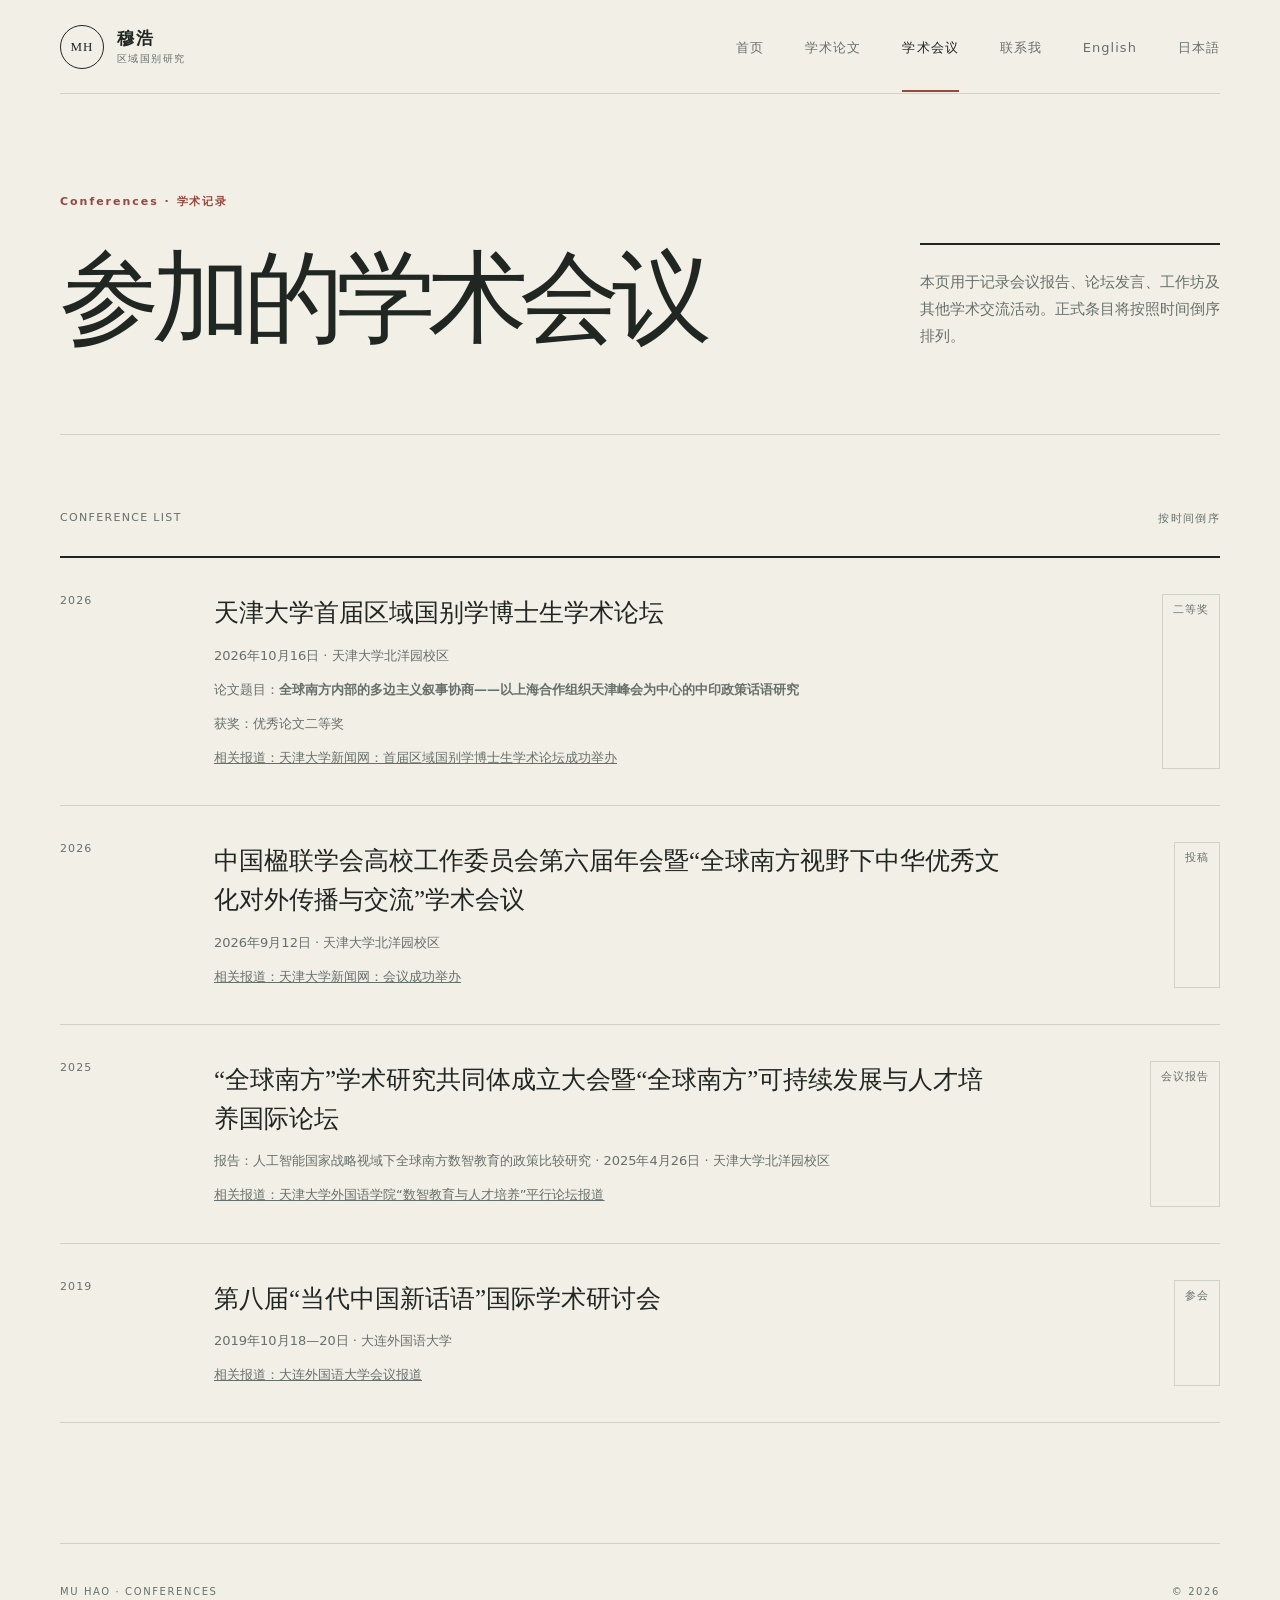
==== conferences/index.html @ 90959190 "content: add doctoral forum paper and second-prize award" ====
<!doctype html>
<html lang="zh-CN">
  <head>
    <meta charset="utf-8">
    <meta name="viewport" content="width=device-width, initial-scale=1">
    <meta name="description" content="穆浩参加的学术会议与学术交流记录。">
    <meta name="color-scheme" content="light">
    <title>学术会议｜穆浩</title>
    <link rel="canonical" href="https://areastudies.cn/conferences/">
    <script src="/assets/js/20260821_domain-redirect.js"></script>
    <link rel="stylesheet" href="../assets/css/20260831_site.css">
  </head>
  <body>
    <a class="skip-link" href="#main-content">跳至主要内容</a>

    <header class="site-header">
      <a class="brand" href="../index.html" aria-label="穆浩个人学术主页">
        <span class="brand-mark" aria-hidden="true">MH</span>
        <span class="brand-text">
          <strong>穆浩</strong>
          <small>区域国别研究</small>
        </span>
      </a>

      <nav class="site-nav" aria-label="主要导航">
        <a href="../index.html">首页</a>
        <a href="../publications/index.html">学术论文</a>
        <a class="is-current" href="index.html" aria-current="page">学术会议</a>
        <a href="../contact/index.html">联系我</a>
        <a href="../en/conferences/index.html">English</a>
        <a href="../ja/conferences/index.html">日本語</a>
      </nav>
    </header>

    <main id="main-content" class="subpage-main">
      <section class="page-intro page-shell" aria-labelledby="page-title">
        <div>
          <p class="eyebrow">Conferences · 学术记录</p>
          <h1 id="page-title">参加的学术会议</h1>
        </div>
        <p class="page-intro-note">本页用于记录会议报告、论坛发言、工作坊及其他学术交流活动。正式条目将按照时间倒序排列。</p>
      </section>

      <section class="records-section page-shell" aria-label="会议列表">
        <div class="records-toolbar">
          <span>CONFERENCE LIST</span>
          <span>按时间倒序</span>
        </div>

        <ol class="record-list">
          <li class="record-item">
            <span class="record-year">2026</span>
            <div>
              <h2 class="record-title">天津大学首届区域国别学博士生学术论坛</h2>
              <p class="record-meta">2026年10月16日 · 天津大学北洋园校区</p>
              <p class="record-meta">论文题目：<strong>全球南方内部的多边主义叙事协商——以上海合作组织天津峰会为中心的中印政策话语研究</strong></p>
              <p class="record-meta">获奖：优秀论文二等奖</p>
              <p class="record-meta"><a href="https://news.tju.edu.cn/info/1003/616599.htm" target="_blank" rel="noopener noreferrer">相关报道：天津大学新闻网：首届区域国别学博士生学术论坛成功举办</a></p>
            </div>
            <span class="record-status">二等奖</span>
          </li>
          <li class="record-item">
            <span class="record-year">2026</span>
            <div>
              <h2 class="record-title">中国楹联学会高校工作委员会第六届年会暨“全球南方视野下中华优秀文化对外传播与交流”学术会议</h2>
              <p class="record-meta">2026年9月12日 · 天津大学北洋园校区</p>
              <p class="record-meta"><a href="https://news.tju.edu.cn/info/1700/612289.htm" target="_blank" rel="noopener noreferrer">相关报道：天津大学新闻网：会议成功举办</a></p>
            </div>
            <span class="record-status">投稿</span>
          </li>
          <li class="record-item">
            <span class="record-year">2025</span>
            <div>
              <h2 class="record-title">“全球南方”学术研究共同体成立大会暨“全球南方”可持续发展与人才培养国际论坛</h2>
              <p class="record-meta">报告：人工智能国家战略视域下全球南方数智教育的政策比较研究 · 2025年4月26日 · 天津大学北洋园校区</p>
              <p class="record-meta"><a href="https://tjusfl.tju.edu.cn/info/1663/5872.htm" target="_blank" rel="noopener noreferrer">相关报道：天津大学外国语学院“数智教育与人才培养”平行论坛报道</a></p>
            </div>
            <span class="record-status">会议报告</span>
          </li>
          <li class="record-item">
            <span class="record-year">2019</span>
            <div>
              <h2 class="record-title">第八届“当代中国新话语”国际学术研讨会</h2>
              <p class="record-meta">2019年10月18—20日 · 大连外国语大学</p>
              <p class="record-meta"><a href="https://www.dlufl.edu.cn/info/1046/7378.htm" target="_blank" rel="noopener noreferrer">相关报道：大连外国语大学会议报道</a></p>
            </div>
            <span class="record-status">参会</span>
          </li>
        </ol>
      </section>
    </main>

    <footer class="site-footer page-shell">
      <span>MU HAO · CONFERENCES</span>
      <span>© 2026</span>
    </footer>
  </body>
</html>
---- assets/css/20260831_site.css ----
:root {
  --paper: #f2efe7;
  --paper-light: #faf8f2;
  --ink: #202622;
  --muted: #66706a;
  --line: #d2d1c9;
  --accent: #94483e;
  --accent-dark: #72372f;
  --forest: #24352f;
  --white: #fffdf8;
  --page: min(1160px, calc(100% - 48px));
  --serif: "Songti SC", "STSong", "SimSun", Georgia, serif;
  --sans: "PingFang SC", "Microsoft YaHei", system-ui, sans-serif;
}

* {
  box-sizing: border-box;
}

html {
  scroll-behavior: smooth;
  background: var(--paper);
}

body {
  min-width: 320px;
  margin: 0;
  color: var(--ink);
  background: var(--paper);
  font-family: var(--sans);
  -webkit-font-smoothing: antialiased;
}

a {
  color: inherit;
}

.skip-link {
  position: fixed;
  top: 10px;
  left: 10px;
  z-index: 100;
  padding: 10px 14px;
  color: var(--white);
  background: var(--accent-dark);
  transform: translateY(-160%);
}

.skip-link:focus {
  transform: translateY(0);
}

.page-shell,
.site-header {
  width: var(--page);
  margin-inline: auto;
}

.site-header {
  min-height: 94px;
  display: flex;
  align-items: center;
  justify-content: space-between;
  gap: 36px;
  border-bottom: 1px solid var(--line);
}

.brand {
  display: inline-flex;
  align-items: center;
  gap: 13px;
  text-decoration: none;
}

.brand-mark {
  width: 44px;
  aspect-ratio: 1;
  display: grid;
  place-items: center;
  border: 1px solid var(--ink);
  border-radius: 50%;
  font-family: Georgia, serif;
  font-size: 13px;
  letter-spacing: 0.08em;
}

.brand-text {
  display: grid;
  gap: 2px;
}

.brand-text strong {
  font-family: var(--serif);
  font-size: 17px;
  font-weight: 700;
  letter-spacing: 0.12em;
}

.brand-text small {
  color: var(--muted);
  font-size: 10px;
  letter-spacing: 0.14em;
}

.site-nav {
  display: flex;
  align-items: center;
  gap: clamp(20px, 3.2vw, 42px);
}

.site-nav a {
  position: relative;
  padding: 36px 0 34px;
  color: var(--muted);
  font-size: 13px;
  letter-spacing: 0.08em;
  text-decoration: none;
}

.site-nav a::after {
  content: "";
  position: absolute;
  right: 0;
  bottom: -1px;
  left: 0;
  height: 2px;
  background: var(--accent);
  transform: scaleX(0);
  transition: transform 180ms ease;
}

.site-nav a:hover,
.site-nav a:focus-visible,
.site-nav a.is-current {
  color: var(--ink);
}

.site-nav a:hover::after,
.site-nav a:focus-visible::after,
.site-nav a.is-current::after {
  transform: scaleX(1);
}

.hero {
  min-height: 640px;
  display: grid;
  grid-template-columns: minmax(0, 1.55fr) minmax(280px, 0.45fr);
  align-items: center;
  gap: clamp(60px, 9vw, 140px);
  padding-block: 92px;
  background: linear-gradient(90deg, transparent 0 49.94%, rgba(32, 38, 34, 0.035) 49.94% 50.06%, transparent 50.06%);
}

.eyebrow,
.card-kicker,
.note-index,
.location {
  color: var(--accent);
  font-size: 11px;
  font-weight: 700;
  letter-spacing: 0.18em;
}

.eyebrow {
  margin: 0 0 38px;
}

h1 {
  margin: 0;
  font-family: var(--serif);
  font-size: clamp(76px, 11vw, 148px);
  font-weight: 500;
  letter-spacing: -0.08em;
  line-height: 0.86;
}

.romanized-name {
  display: block;
  margin: 0 0 18px;
  font-family: var(--sans);
  font-size: clamp(12px, 1.15vw, 16px);
  font-weight: 600;
  letter-spacing: 0.18em;
  line-height: 1;
}

.hero-role {
  margin: 44px 0 0;
  color: var(--muted);
  font-family: var(--serif);
  font-size: clamp(19px, 2vw, 25px);
  letter-spacing: 0.04em;
  line-height: 1.7;
}

.identity-note {
  padding: 32px 0;
  border-top: 2px solid var(--ink);
  border-bottom: 1px solid var(--line);
}

.identity-note .note-index {
  margin: 0 0 34px;
}

.identity-note > p:not(.note-index) {
  margin: 0 0 40px;
  color: var(--muted);
  font-family: var(--serif);
  font-size: 16px;
  line-height: 1.95;
}

.location {
  color: var(--ink);
}

.about-section,
.browse-section {
  display: grid;
  grid-template-columns: minmax(220px, 0.38fr) minmax(0, 1fr);
  gap: clamp(48px, 9vw, 140px);
  padding-block: 112px;
  border-top: 1px solid var(--line);
}

.section-heading .section-number {
  margin: 0 0 38px;
  color: var(--accent);
  font-family: Georgia, serif;
  font-size: 12px;
  letter-spacing: 0.16em;
}

.section-heading h2 {
  margin: 0;
  font-family: var(--serif);
  font-size: clamp(30px, 3.8vw, 46px);
  font-weight: 500;
  letter-spacing: -0.03em;
}

.section-heading > p:last-child {
  margin: 11px 0 0;
  color: var(--muted);
  font-family: Georgia, serif;
  font-size: 12px;
  font-style: italic;
  letter-spacing: 0.08em;
}

.lead {
  max-width: 700px;
  margin: 0;
  font-family: var(--serif);
  font-size: clamp(24px, 3.2vw, 38px);
  line-height: 1.65;
}

.contact-info {
  margin-top: 48px;
  padding-top: 28px;
  border-top: 1px solid var(--line);
}

.contact-label {
  margin: 0 0 12px;
  color: var(--muted);
  font-size: 11px;
  letter-spacing: 0.12em;
}

.contact-list {
  margin: 0;
  padding: 0;
  list-style: none;
  display: grid;
  gap: 8px;
}

.contact-list a {
  color: var(--accent);
  font-family: var(--serif);
  text-decoration: none;
  font-size: 18px;
}

.contact-list a:hover,
.contact-list a:focus-visible {
  text-decoration: underline;
}

.contact-address {
  margin-top: 24px;
}

.contact-address address {
  color: var(--muted);
  font-family: var(--serif);
  font-size: 16px;
  font-style: normal;
  line-height: 1.8;
}

.profile-facts {
  display: grid;
  grid-template-columns: repeat(3, 1fr);
  margin-top: 72px;
  border-top: 1px solid var(--line);
}

.profile-facts > div {
  display: grid;
  gap: 13px;
  padding: 24px 22px 0 0;
}

.profile-facts > div + div {
  padding-left: 22px;
  border-left: 1px solid var(--line);
}

.profile-facts span {
  color: var(--muted);
  font-size: 11px;
  letter-spacing: 0.12em;
}

.profile-facts strong {
  font-family: var(--serif);
  font-size: 18px;
  font-weight: 600;
}

.research-section {
  width: 100%;
  max-width: none;
  display: grid;
  grid-template-columns: minmax(220px, 0.38fr) minmax(0, 1fr);
  gap: clamp(48px, 9vw, 140px);
  padding: 104px max(24px, calc((100vw - 1160px) / 2));
  color: var(--white);
  background: var(--forest);
}

.section-heading-light .section-number,
.section-heading-light > p:last-child {
  color: #c9aaa2;
}

.research-list {
  margin: 0;
  padding: 0;
  list-style: none;
  border-top: 1px solid rgba(255, 255, 255, 0.28);
}

.research-list li {
  display: grid;
  grid-template-columns: 54px minmax(0, 1fr) auto;
  align-items: baseline;
  gap: 24px;
  padding: 28px 0;
  border-bottom: 1px solid rgba(255, 255, 255, 0.18);
}

.research-list span,
.research-list small {
  color: #b8c0bc;
  font-family: Georgia, serif;
  font-size: 11px;
  letter-spacing: 0.08em;
}

.research-list strong {
  font-family: var(--serif);
  font-size: clamp(22px, 3vw, 34px);
  font-weight: 500;
}

.browse-grid {
  display: grid;
  grid-template-columns: repeat(2, 1fr);
  gap: 18px;
}

.browse-card {
  min-height: 340px;
  display: flex;
  flex-direction: column;
  padding: clamp(28px, 4vw, 44px);
  border: 1px solid var(--line);
  background: rgba(250, 248, 242, 0.54);
  text-decoration: none;
  transition: border-color 180ms ease, transform 180ms ease, background 180ms ease;
}

.browse-card:hover,
.browse-card:focus-visible {
  border-color: var(--accent);
  background: var(--paper-light);
  transform: translateY(-4px);
}

.browse-card h3 {
  margin: 48px 0 16px;
  font-family: var(--serif);
  font-size: clamp(25px, 3vw, 34px);
  font-weight: 500;
}

.browse-card p {
  margin: 0;
  color: var(--muted);
  font-size: 14px;
  line-height: 1.8;
}

.card-link {
  display: flex;
  justify-content: space-between;
  gap: 20px;
  margin-top: auto;
  padding-top: 40px;
  color: var(--accent-dark);
  font-size: 13px;
  font-weight: 650;
}

.site-footer {
  min-height: 96px;
  display: flex;
  align-items: center;
  justify-content: space-between;
  gap: 24px;
  border-top: 1px solid var(--line);
  color: var(--muted);
  font-size: 10px;
  letter-spacing: 0.16em;
}

/* Secondary pages */
.subpage-main {
  min-height: calc(100vh - 190px);
}

.page-intro {
  display: grid;
  grid-template-columns: minmax(0, 1fr) 300px;
  gap: clamp(48px, 9vw, 140px);
  padding-block: 100px 84px;
  border-bottom: 1px solid var(--line);
}

.page-intro h1 {
  max-width: 7em;
  font-size: clamp(52px, 8vw, 100px);
  line-height: 1.03;
}

.page-intro-note {
  align-self: end;
  margin: 0;
  padding-top: 24px;
  border-top: 2px solid var(--ink);
  color: var(--muted);
  font-family: var(--serif);
  font-size: 15px;
  line-height: 1.8;
}

.records-section {
  padding-block: 76px 120px;
}

.records-toolbar {
  display: flex;
  justify-content: space-between;
  gap: 24px;
  margin-bottom: 30px;
  color: var(--muted);
  font-size: 11px;
  letter-spacing: 0.12em;
}

.record-list {
  margin: 0;
  padding: 0;
  list-style: none;
  border-top: 2px solid var(--ink);
}

.record-item {
  display: grid;
  grid-template-columns: 90px minmax(0, 1fr) 150px;
  gap: clamp(24px, 5vw, 70px);
  padding: 36px 0;
  border-bottom: 1px solid var(--line);
}

.record-year,
.record-status {
  color: var(--muted);
  font-size: 11px;
  letter-spacing: 0.1em;
}

.record-title {
  margin: 0;
  color: var(--ink);
  font-family: var(--serif);
  font-size: clamp(19px, 2.4vw, 25px);
  font-weight: 500;
  line-height: 1.55;
}

.record-meta {
  margin: 12px 0 0;
  color: var(--muted);
  font-size: 13px;
  line-height: 1.7;
}

.record-download {
  margin: 18px 0 0;
}

.record-download a {
  display: inline-flex;
  align-items: baseline;
  gap: 10px;
  color: var(--accent-dark);
  font-size: 12px;
  font-weight: 700;
  letter-spacing: 0.08em;
  text-underline-offset: 4px;
}

.record-download a:hover,
.record-download a:focus-visible {
  color: var(--accent);
}

.record-download span {
  color: var(--muted);
  font-size: 10px;
  font-weight: 500;
  letter-spacing: 0.04em;
}

.record-status {
  justify-self: end;
  padding: 7px 10px;
  border: 1px solid var(--line);
  white-space: nowrap;
}

.placeholder-note {
  margin: 38px 0 0;
  padding: 20px 22px;
  color: var(--muted);
  border-left: 3px solid var(--accent);
  background: rgba(250, 248, 242, 0.65);
  font-size: 13px;
  line-height: 1.8;
}

@media (max-width: 820px) {
  :root {
    --page: min(100% - 32px, 1160px);
  }

  .site-header {
    min-height: 82px;
  }

  .brand-text small {
    display: none;
  }

  .site-nav {
    gap: 18px;
  }

  .site-nav a {
    padding-block: 31px 29px;
    font-size: 12px;
  }

  .hero,
  .page-intro {
    grid-template-columns: 1fr;
    min-height: auto;
    gap: 64px;
    padding-block: 76px;
  }

  .hero {
    background: var(--paper);
  }

  .about-section,
  .browse-section,
  .research-section {
    grid-template-columns: 1fr;
    gap: 56px;
    padding-block: 82px;
  }

  .research-section {
    padding-inline: 16px;
  }

  .browse-grid {
    grid-template-columns: 1fr;
  }

  .browse-card {
    min-height: 290px;
  }

  .record-item {
    grid-template-columns: 64px minmax(0, 1fr);
  }

  .record-status {
    grid-column: 2;
    justify-self: start;
  }
}

@media (max-width: 540px) {
  .site-header {
    min-height: auto;
    align-items: flex-start;
    flex-direction: column;
    gap: 12px;
    padding-top: 20px;
  }

  .site-nav {
    width: 100%;
    justify-content: space-between;
  }

  .site-nav a {
    padding-block: 16px 15px;
  }

  h1 {
    font-size: clamp(70px, 26vw, 104px);
  }

  .profile-facts {
    grid-template-columns: 1fr;
    margin-top: 50px;
  }

  .profile-facts > div,
  .profile-facts > div + div {
    padding: 18px 0;
    border-left: 0;
    border-bottom: 1px solid var(--line);
  }

  .research-list li {
    grid-template-columns: 36px minmax(0, 1fr);
    gap: 14px;
  }

  .research-list small {
    grid-column: 2;
  }

  .record-item {
    grid-template-columns: 1fr;
    gap: 14px;
  }

  .record-status {
    grid-column: 1;
  }

  .site-footer {
    align-items: flex-start;
    flex-direction: column;
    justify-content: center;
  }
}

@media (prefers-reduced-motion: reduce) {
  html {
    scroll-behavior: auto;
  }

  *,
  *::before,
  *::after {
    scroll-behavior: auto !important;
    transition-duration: 0.01ms !important;
  }
}
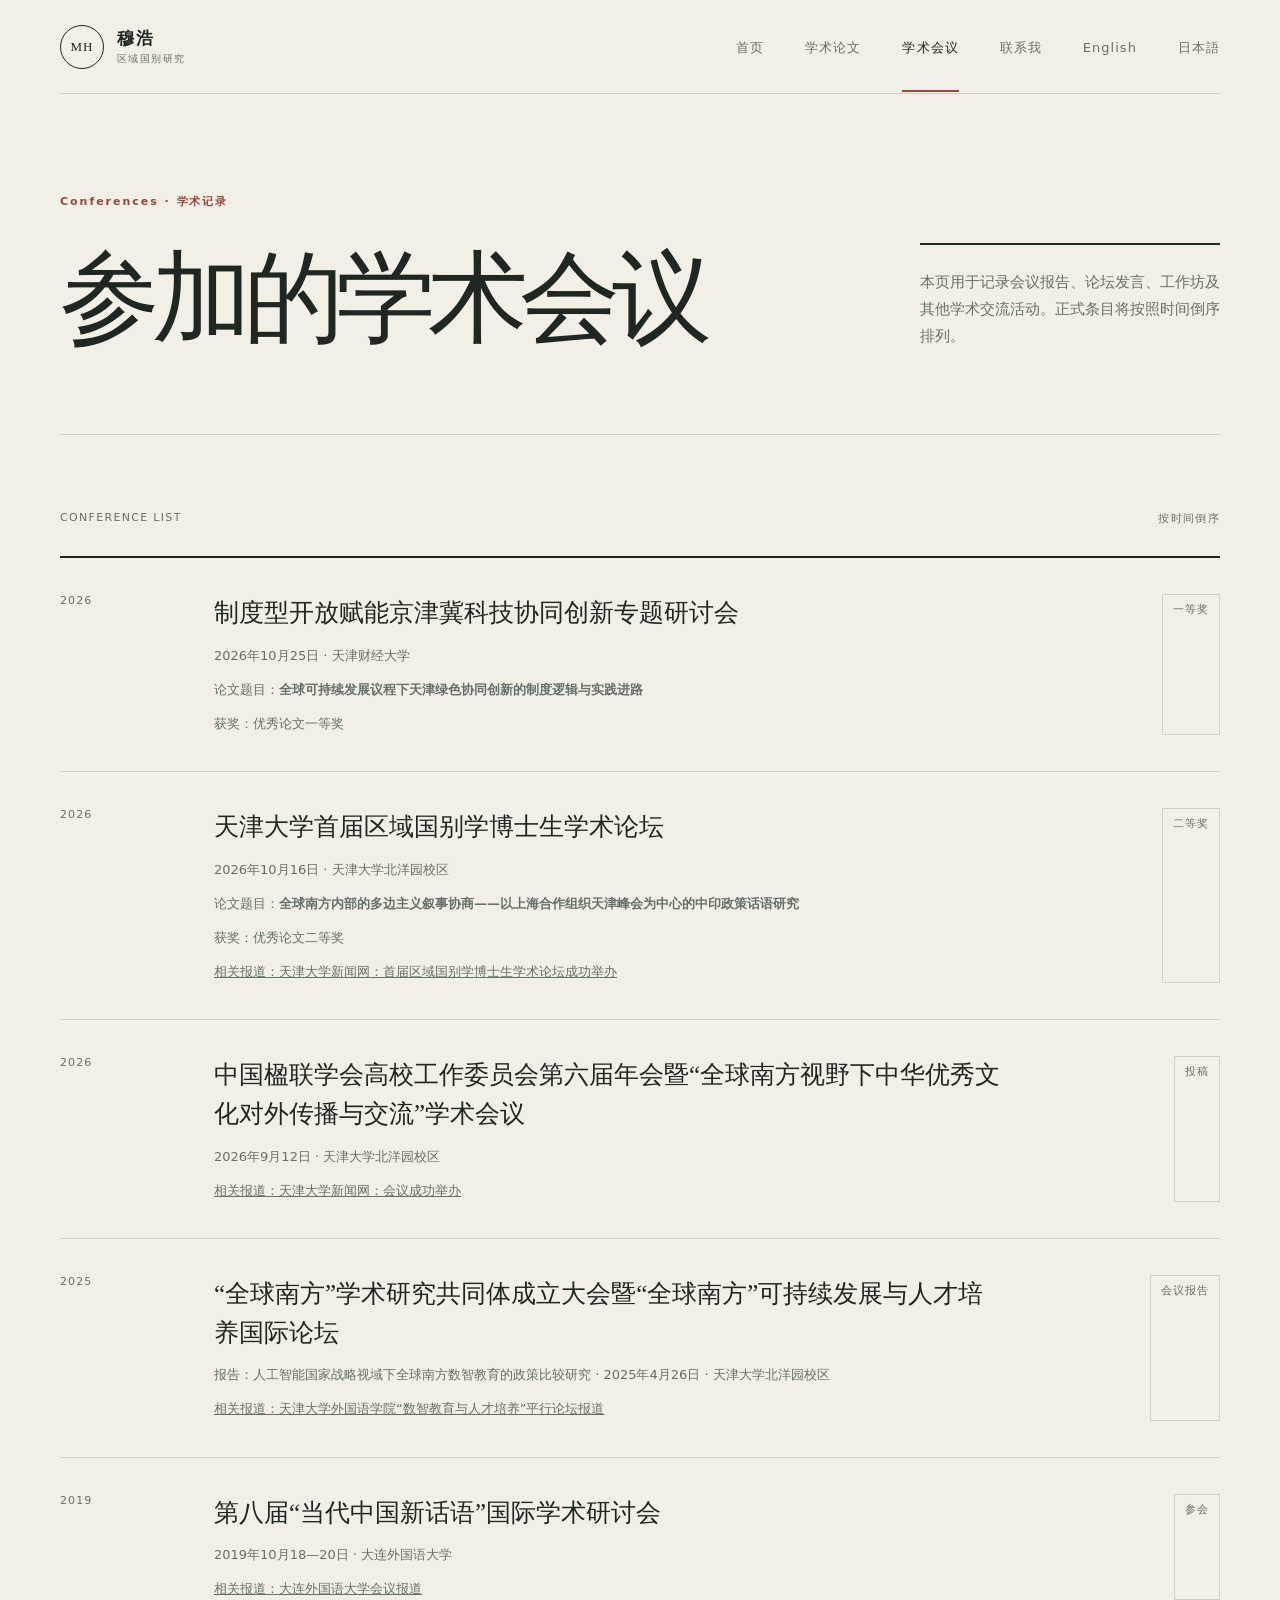
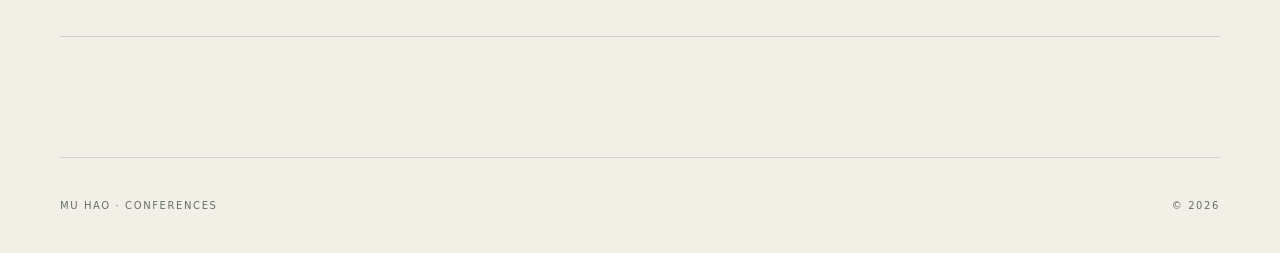
==== commit 3e1fe334: "content: add TUFE symposium and first-prize paper award" ====
--- a/conferences/index.html
+++ b/conferences/index.html
@@ -9,6 +9,7 @@
     <link rel="canonical" href="https://areastudies.cn/conferences/">
     <script src="/assets/js/20260821_domain-redirect.js"></script>
     <link rel="stylesheet" href="../assets/css/20260831_site.css">
+    <script defer src="../assets/js/20261024_analytics.js"></script>
   </head>
   <body>
     <a class="skip-link" href="#main-content">跳至主要内容</a>
@@ -48,6 +49,16 @@
         </div>
 
         <ol class="record-list">
+          <li class="record-item">
+            <span class="record-year">2026</span>
+            <div>
+              <h2 class="record-title">制度型开放赋能京津冀科技协同创新专题研讨会</h2>
+              <p class="record-meta">2026年10月25日 · 天津财经大学</p>
+              <p class="record-meta">论文题目：<strong>全球可持续发展议程下天津绿色协同创新的制度逻辑与实践进路</strong></p>
+              <p class="record-meta">获奖：优秀论文一等奖</p>
+            </div>
+            <span class="record-status">一等奖</span>
+          </li>
           <li class="record-item">
             <span class="record-year">2026</span>
             <div>
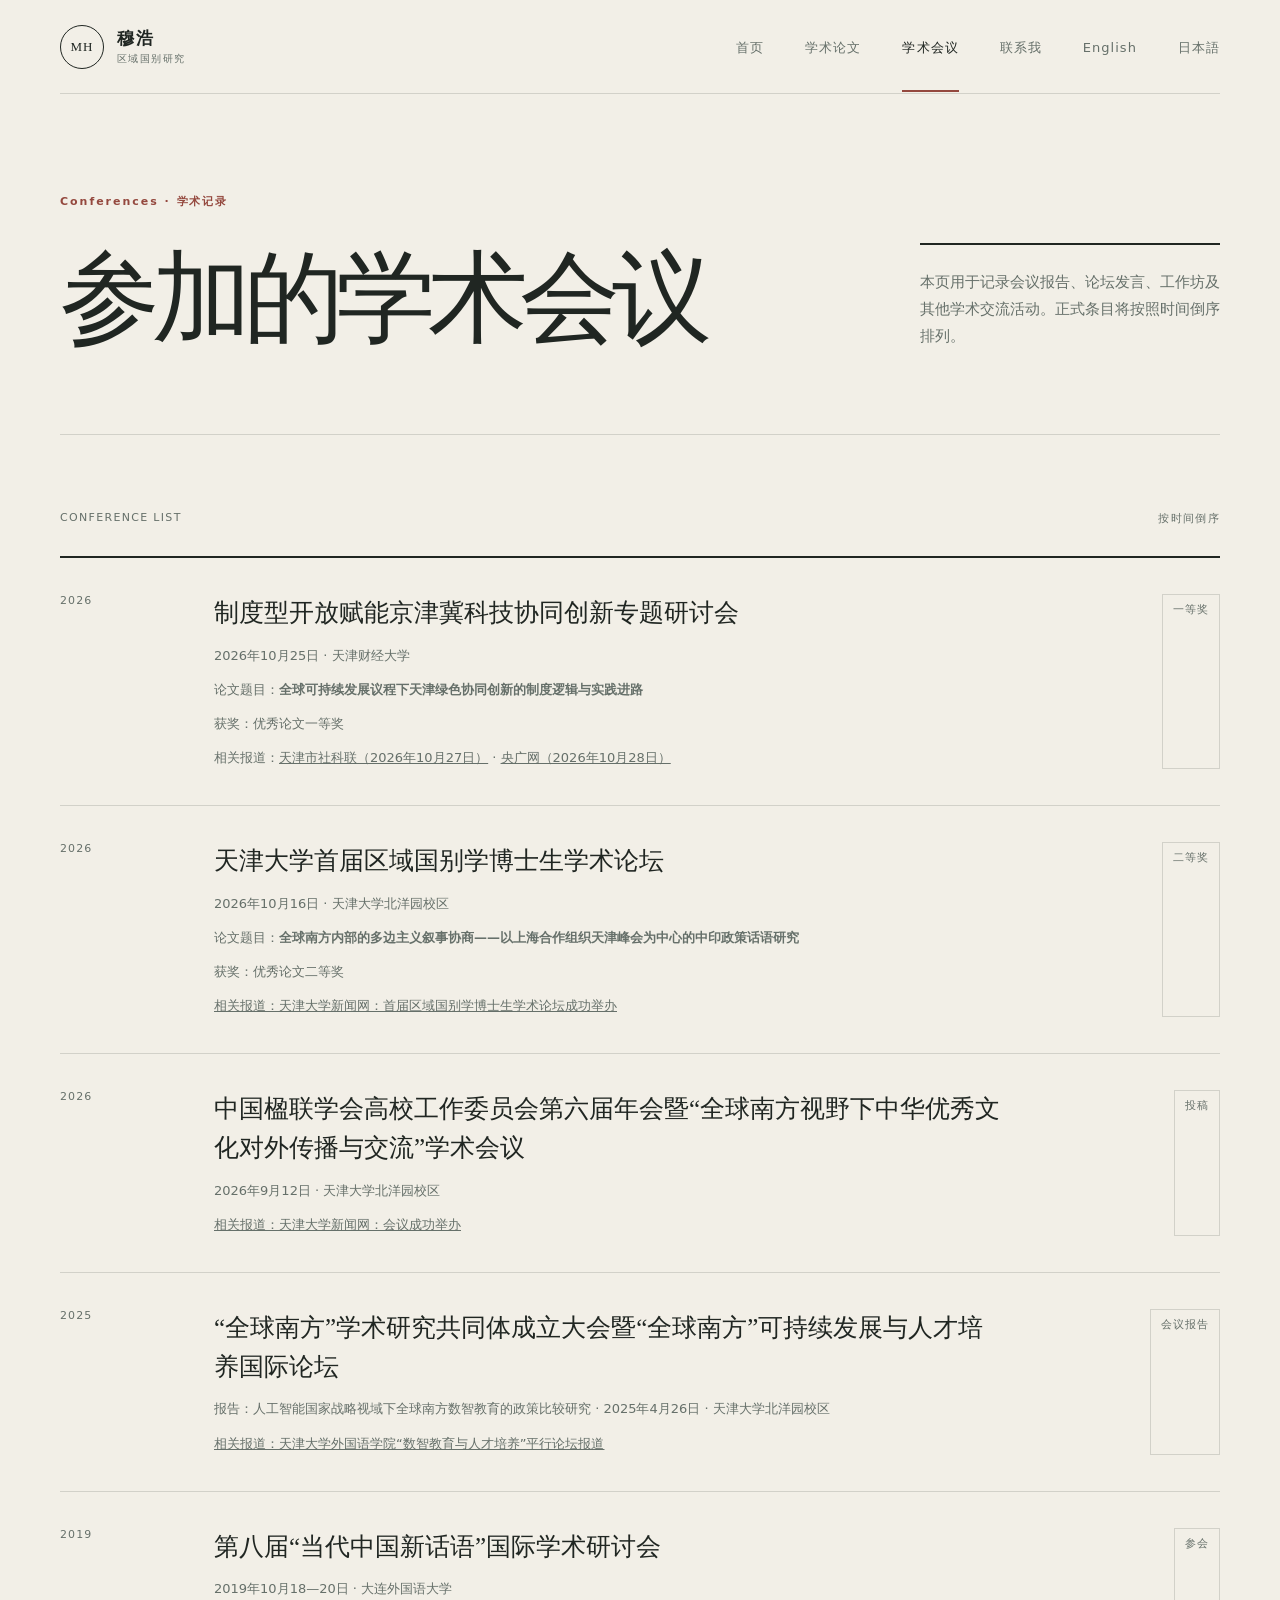
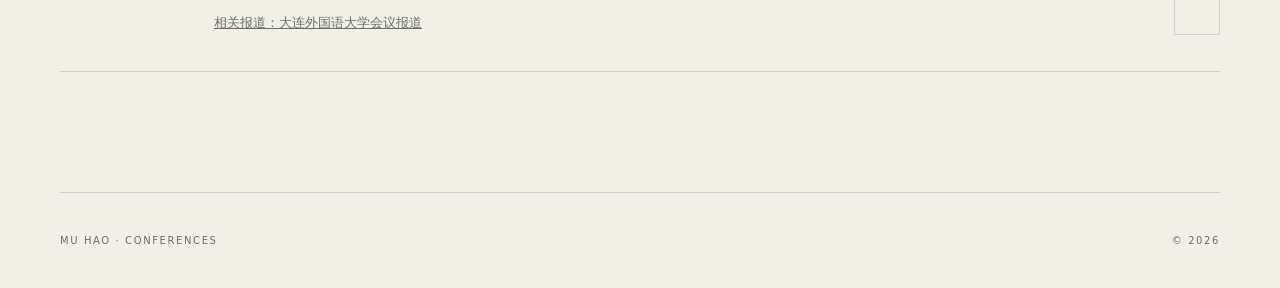
==== commit 15a5611d: "content: link TUFE symposium news reports in three languages" ====
--- a/conferences/index.html
+++ b/conferences/index.html
@@ -56,6 +56,7 @@
               <p class="record-meta">2026年10月25日 · 天津财经大学</p>
               <p class="record-meta">论文题目：<strong>全球可持续发展议程下天津绿色协同创新的制度逻辑与实践进路</strong></p>
               <p class="record-meta">获奖：优秀论文一等奖</p>
+              <p class="record-meta">相关报道：<a href="http://www.tjskw.org.cn/zkjs/system/2026/10/27/030017594.shtml" target="_blank" rel="noopener noreferrer">天津市社科联（2026年10月27日）</a> · <a href="https://www.cnr.cn/tj/txjjj/20261028/t20261028_527855284.shtml" target="_blank" rel="noopener noreferrer">央广网（2026年10月28日）</a></p>
             </div>
             <span class="record-status">一等奖</span>
           </li>
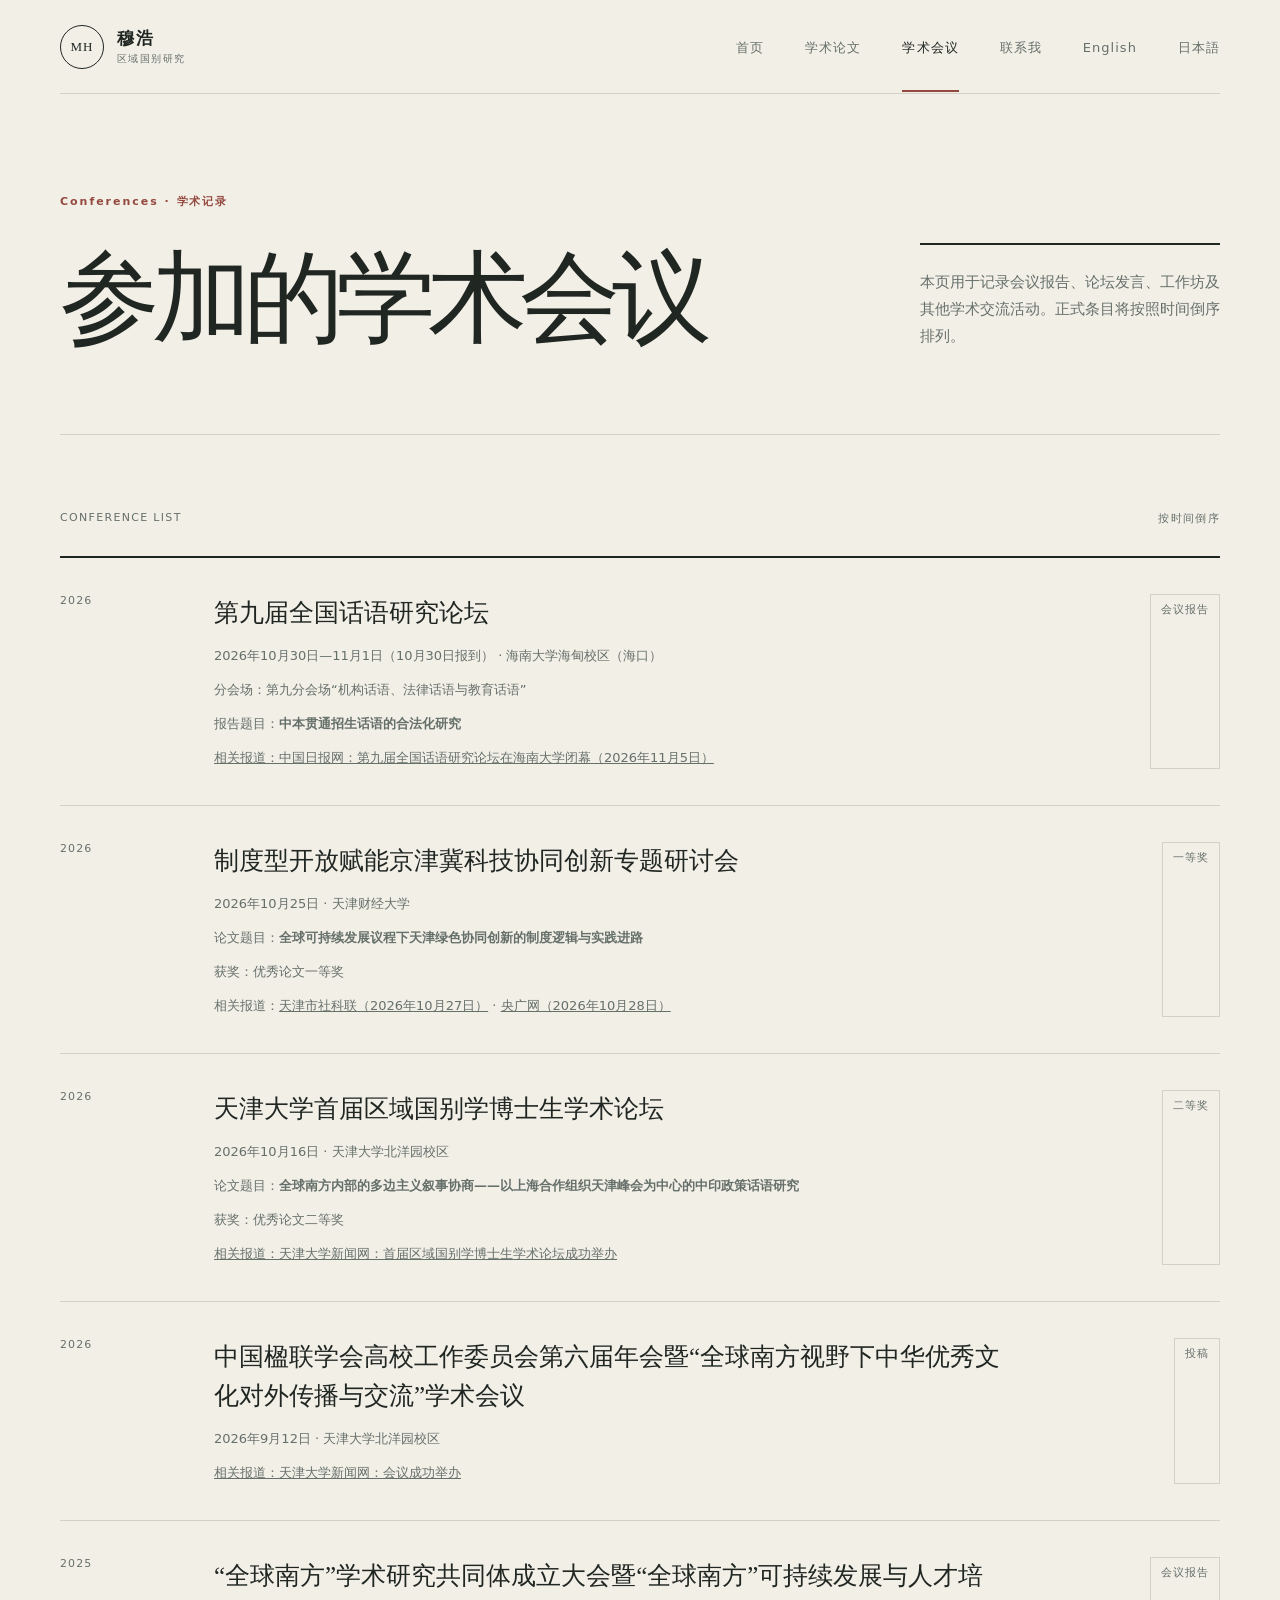
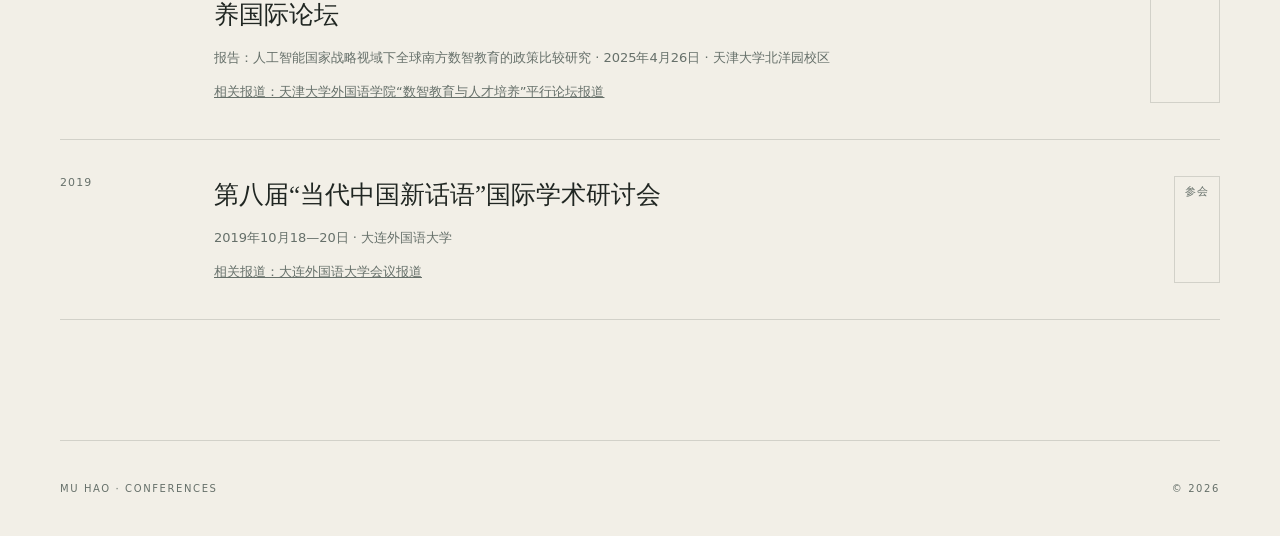
==== commit a980beaf: "content: publish Hainan discourse forum presentation and news" ====
--- a/conferences/index.html
+++ b/conferences/index.html
@@ -49,6 +49,17 @@
         </div>
 
         <ol class="record-list">
+          <li class="record-item">
+            <span class="record-year">2026</span>
+            <div>
+              <h2 class="record-title">第九届全国话语研究论坛</h2>
+              <p class="record-meta">2026年10月30日—11月1日（10月30日报到） · 海南大学海甸校区（海口）</p>
+              <p class="record-meta">分会场：第九分会场“机构话语、法律话语与教育话语”</p>
+              <p class="record-meta">报告题目：<strong>中本贯通招生话语的合法化研究</strong></p>
+              <p class="record-meta"><a href="https://hain.chinadaily.com.cn/a/202611/05/WS6aec713ce4b0e14252fc9730.html" target="_blank" rel="noopener noreferrer">相关报道：中国日报网：第九届全国话语研究论坛在海南大学闭幕（2026年11月5日）</a></p>
+            </div>
+            <span class="record-status">会议报告</span>
+          </li>
           <li class="record-item">
             <span class="record-year">2026</span>
             <div>
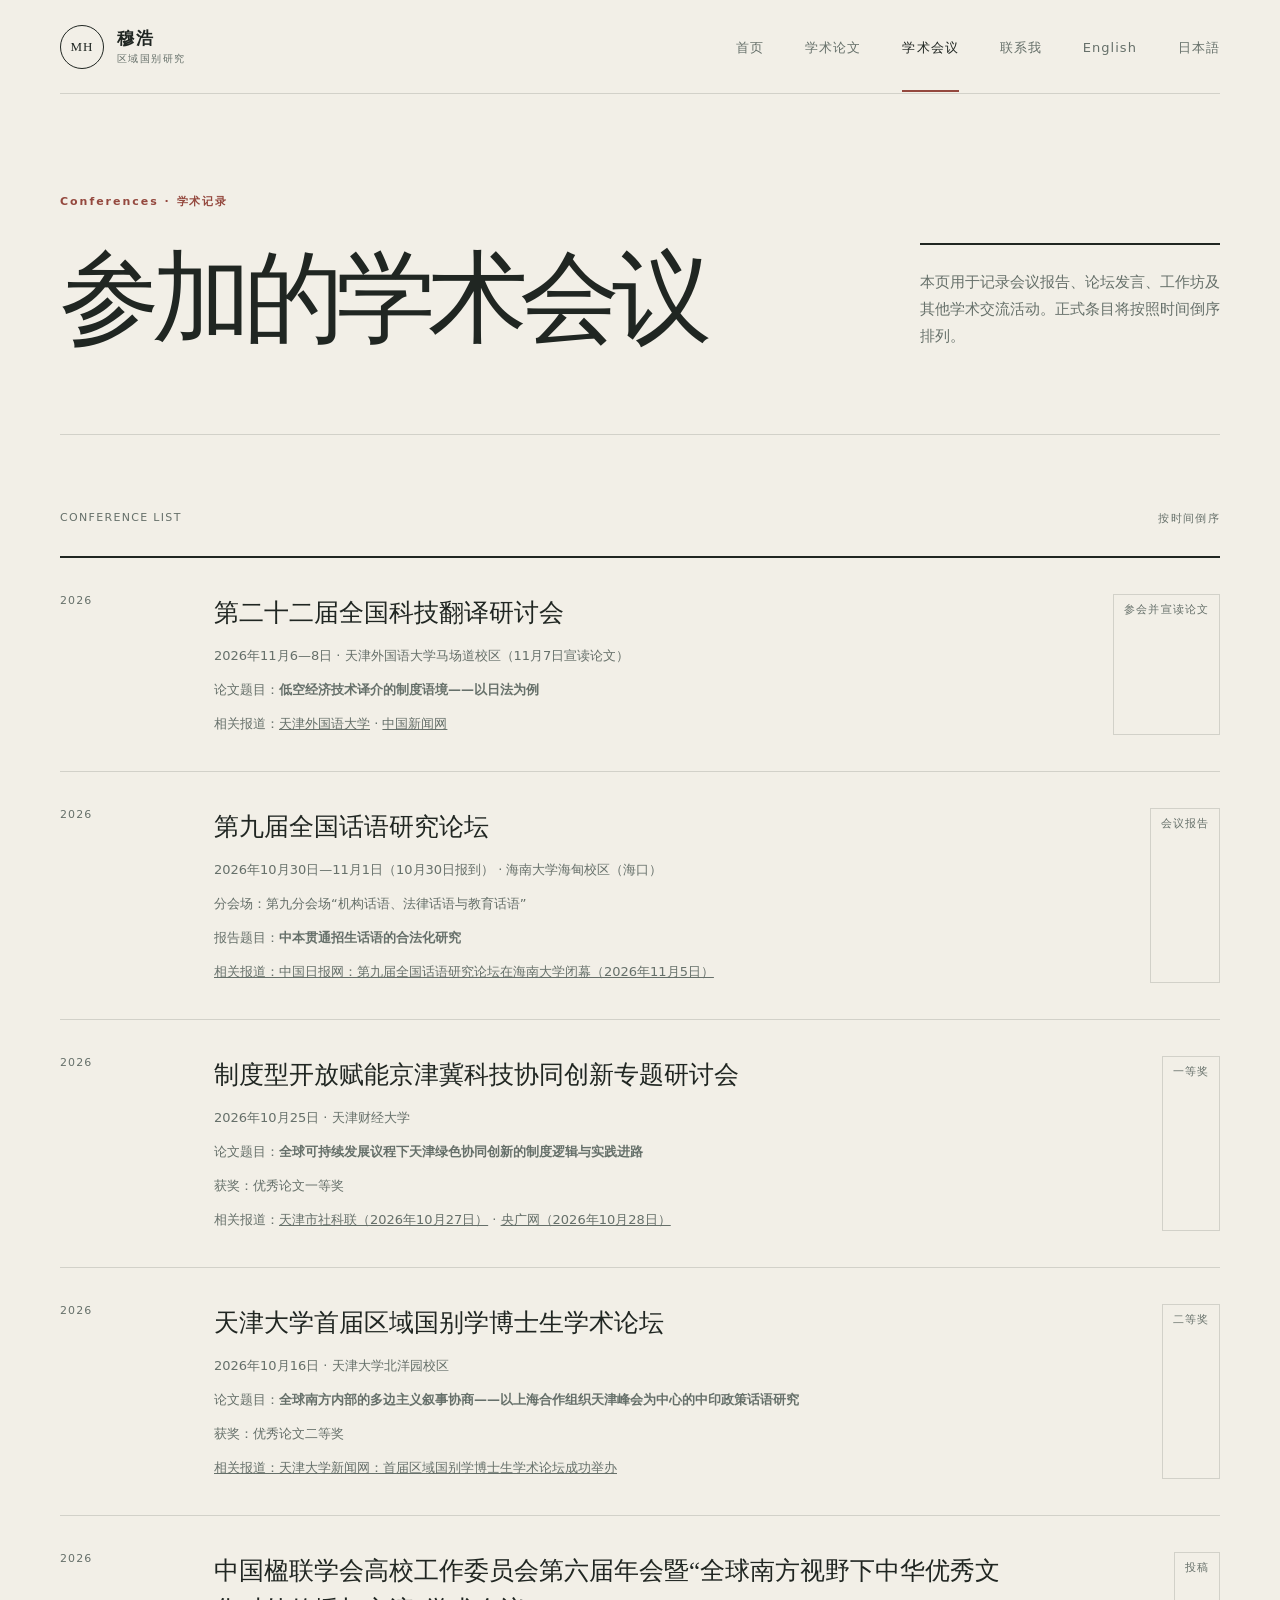
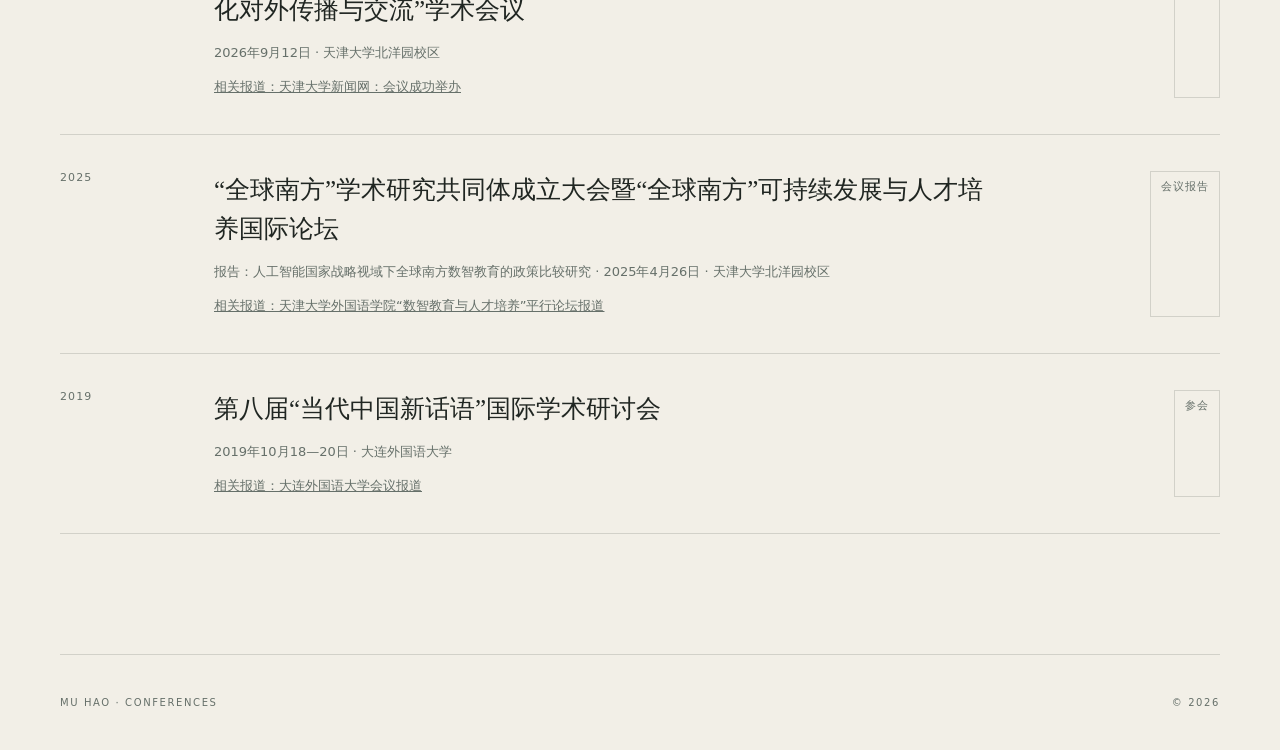
==== commit beea7992: "content: publish scientific translation symposium presentation" ====
--- a/conferences/index.html
+++ b/conferences/index.html
@@ -49,6 +49,16 @@
         </div>
 
         <ol class="record-list">
+          <li class="record-item">
+            <span class="record-year">2026</span>
+            <div>
+              <h2 class="record-title">第二十二届全国科技翻译研讨会</h2>
+              <p class="record-meta">2026年11月6—8日 · 天津外国语大学马场道校区（11月7日宣读论文）</p>
+              <p class="record-meta">论文题目：<strong>低空经济技术译介的制度语境——以日法为例</strong></p>
+              <p class="record-meta">相关报道：<a href="https://www.tjfsu.edu.cn/2026/1109/c106a12673/page.htm" target="_blank" rel="noopener noreferrer">天津外国语大学</a> · <a href="https://www.chinanews.com/edu/2026/11-09/10729032.shtml" target="_blank" rel="noopener noreferrer">中国新闻网</a></p>
+            </div>
+            <span class="record-status">参会并宣读论文</span>
+          </li>
           <li class="record-item">
             <span class="record-year">2026</span>
             <div>
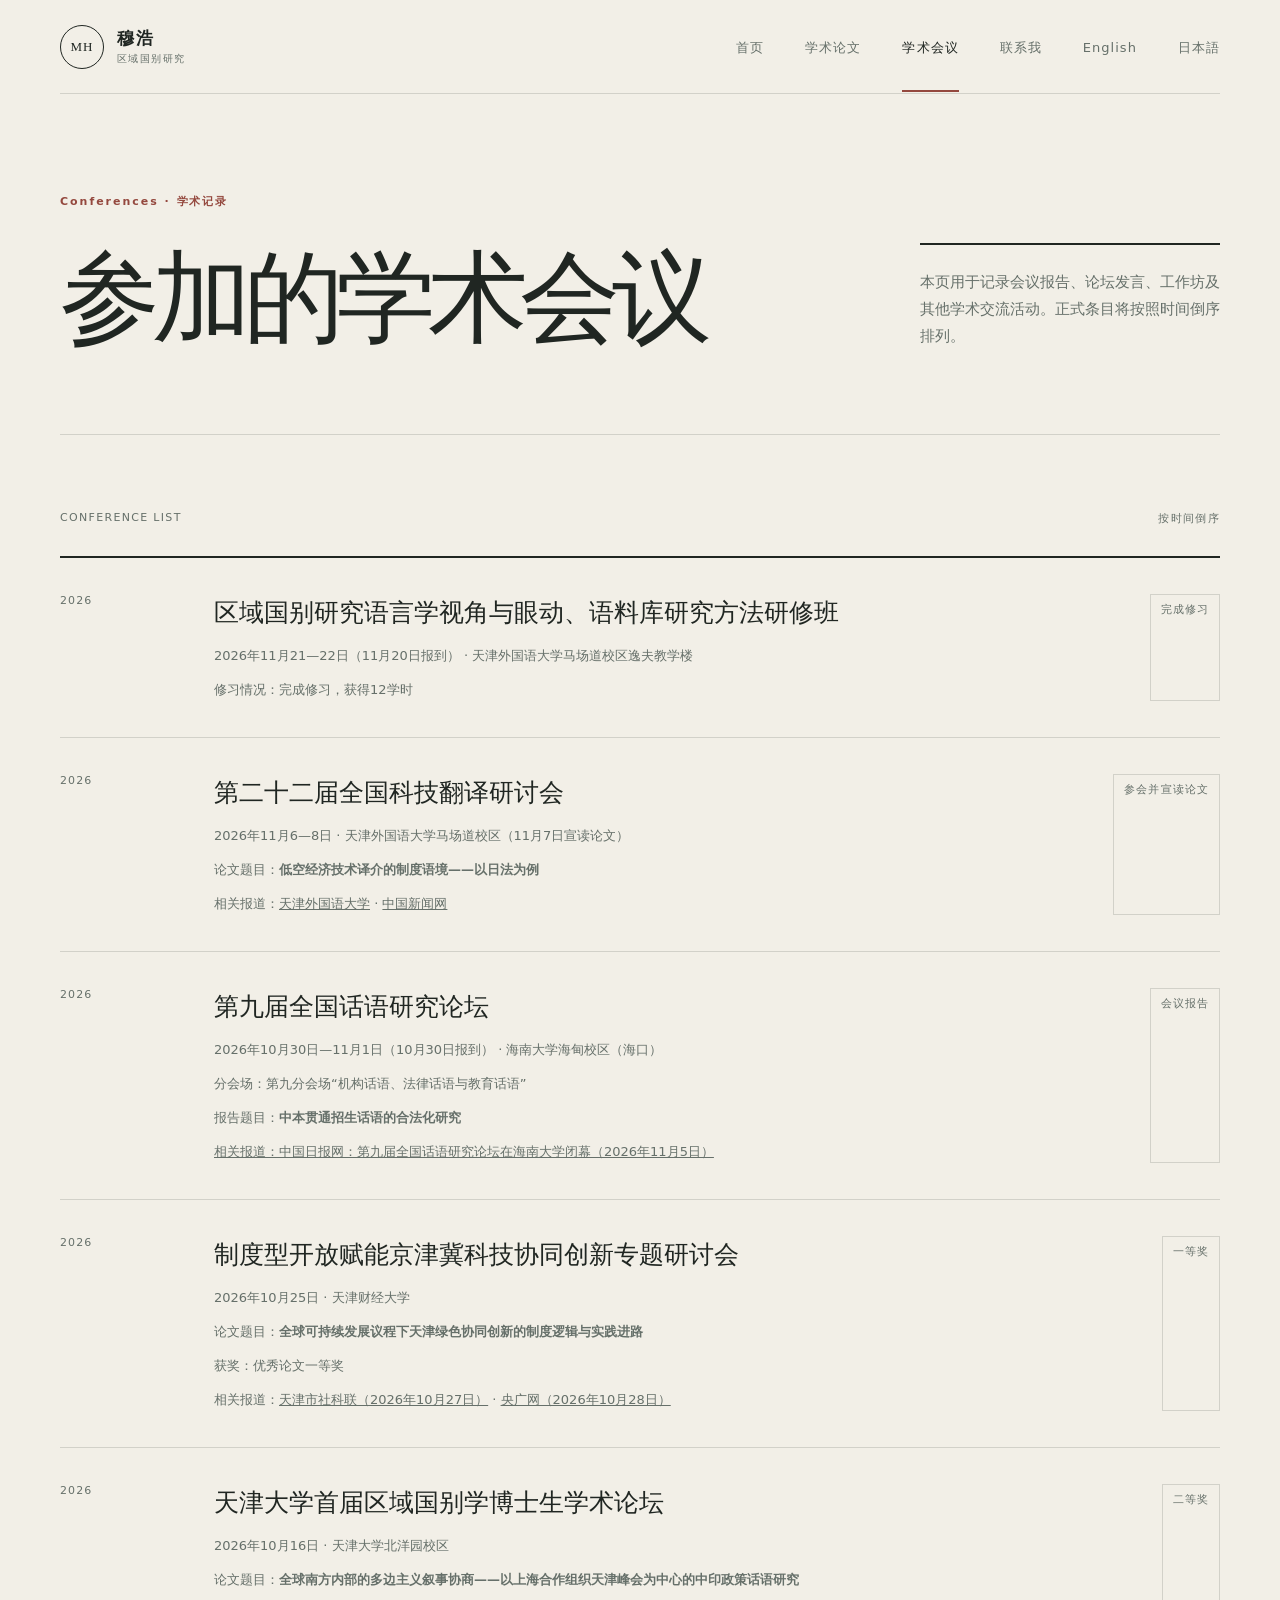
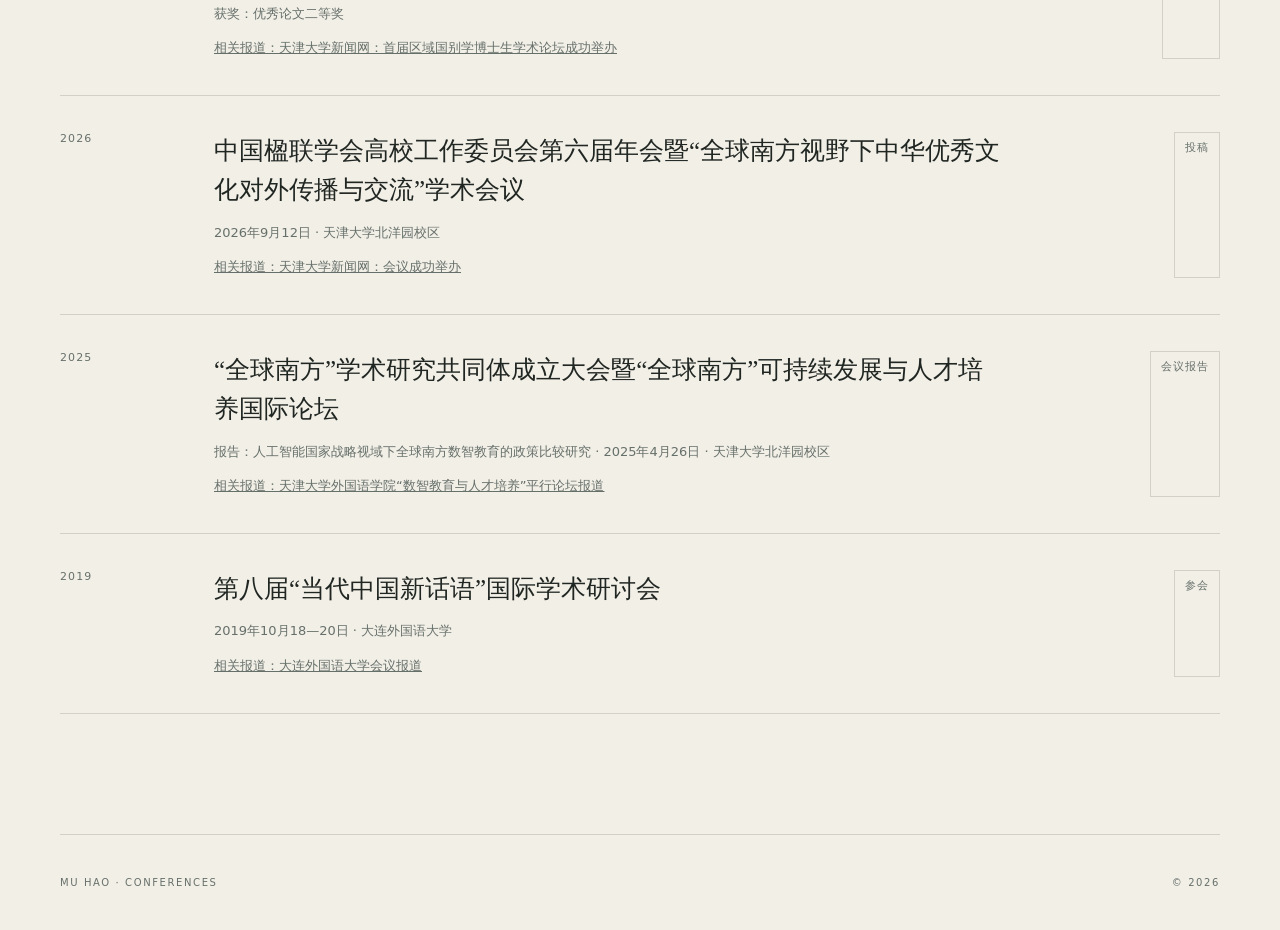
==== commit e9b119a1: "Add completed TFSU area studies methods workshop" ====
--- a/conferences/index.html
+++ b/conferences/index.html
@@ -49,6 +49,15 @@
         </div>
 
         <ol class="record-list">
+          <li class="record-item">
+            <span class="record-year">2026</span>
+            <div>
+              <h2 class="record-title">区域国别研究语言学视角与眼动、语料库研究方法研修班</h2>
+              <p class="record-meta">2026年11月21—22日（11月20日报到） · 天津外国语大学马场道校区逸夫教学楼</p>
+              <p class="record-meta">修习情况：完成修习，获得12学时</p>
+            </div>
+            <span class="record-status">完成修习</span>
+          </li>
           <li class="record-item">
             <span class="record-year">2026</span>
             <div>
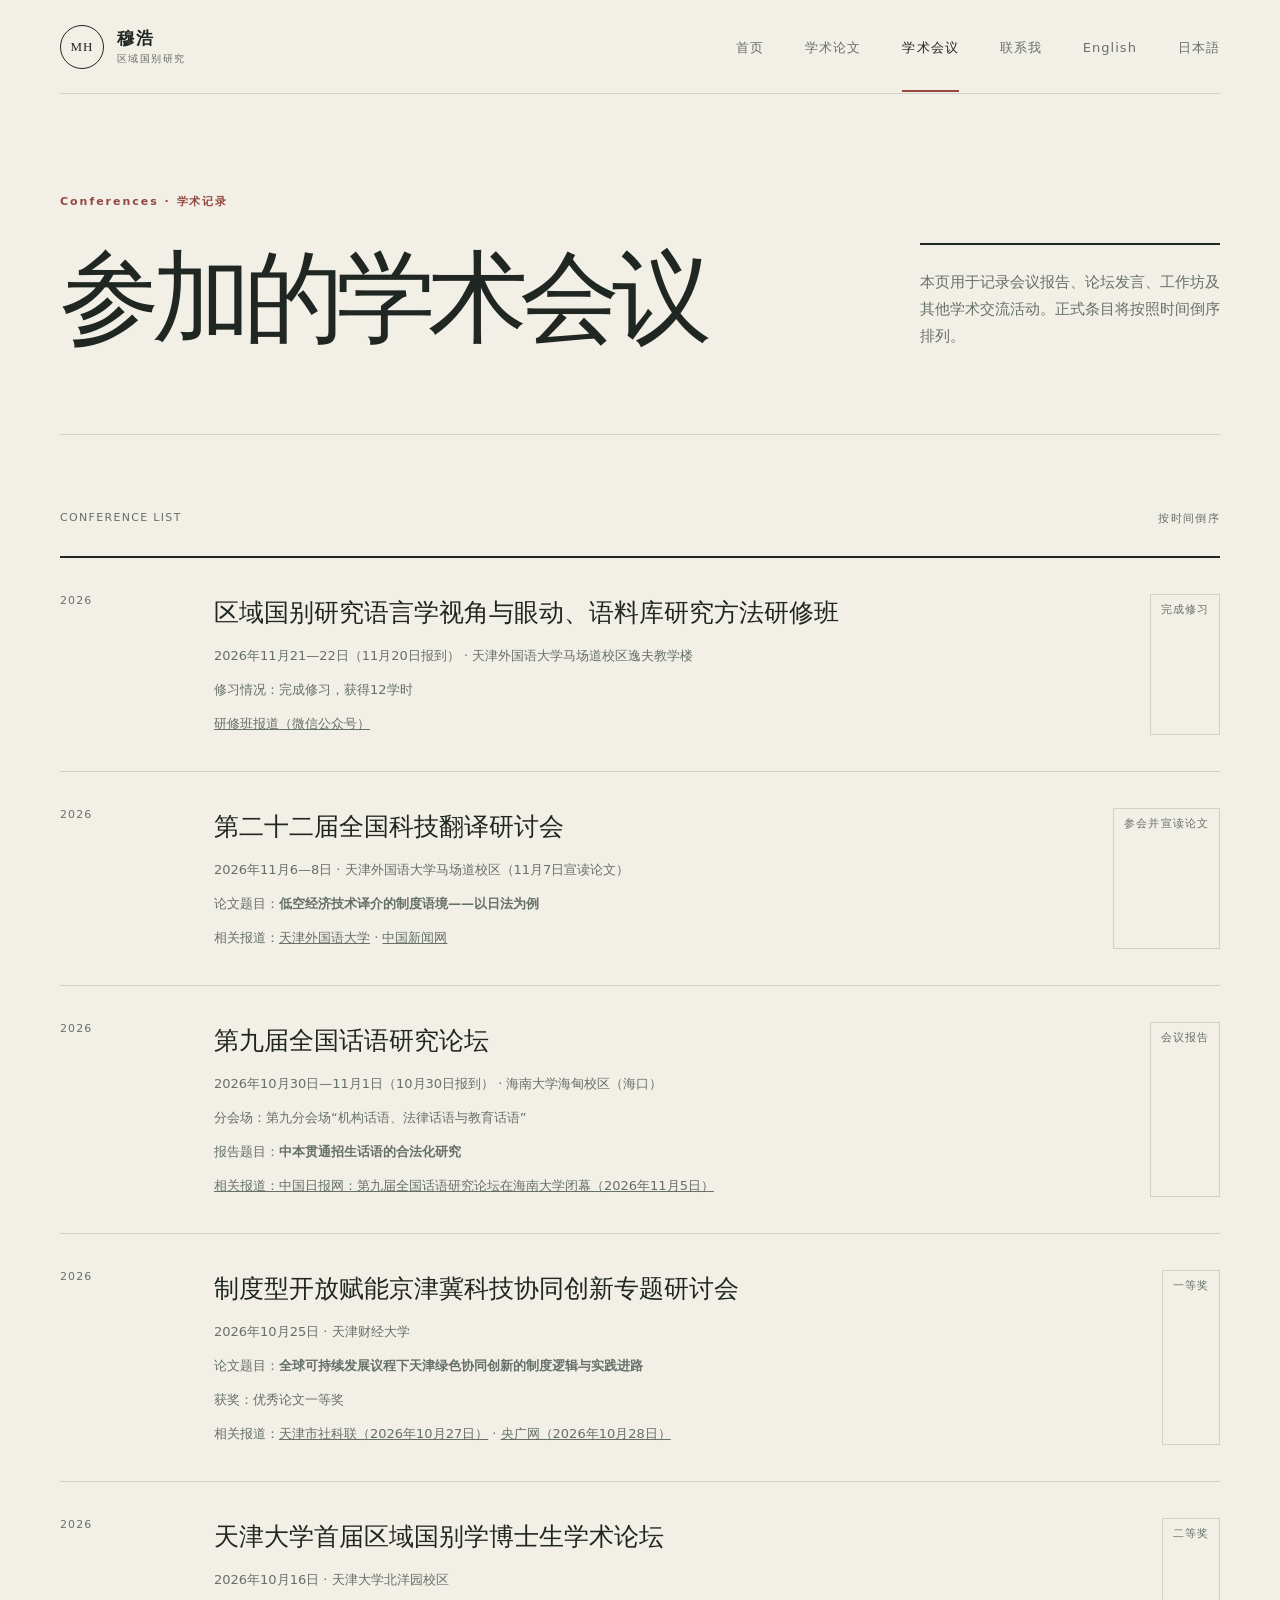
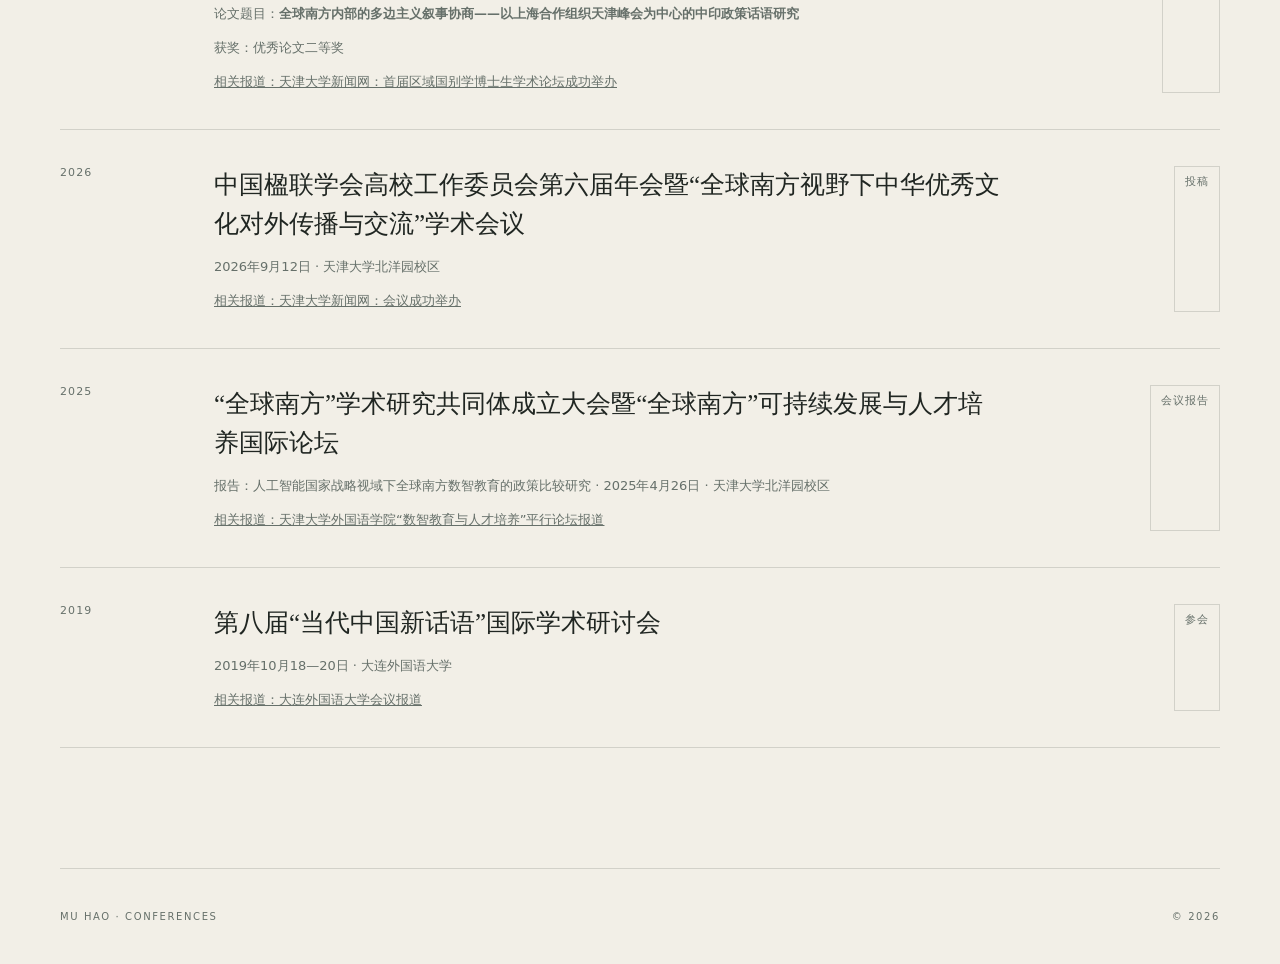
==== commit 35c69382: "Link to TFSU workshop report" ====
--- a/conferences/index.html
+++ b/conferences/index.html
@@ -55,6 +55,7 @@
               <h2 class="record-title">区域国别研究语言学视角与眼动、语料库研究方法研修班</h2>
               <p class="record-meta">2026年11月21—22日（11月20日报到） · 天津外国语大学马场道校区逸夫教学楼</p>
               <p class="record-meta">修习情况：完成修习，获得12学时</p>
+              <p class="record-meta"><a href="https://mp.weixin.qq.com/s/iZK4pT8p5BlJ6k3RskboYw" target="_blank" rel="noopener noreferrer">研修班报道（微信公众号）</a></p>
             </div>
             <span class="record-status">完成修习</span>
           </li>
